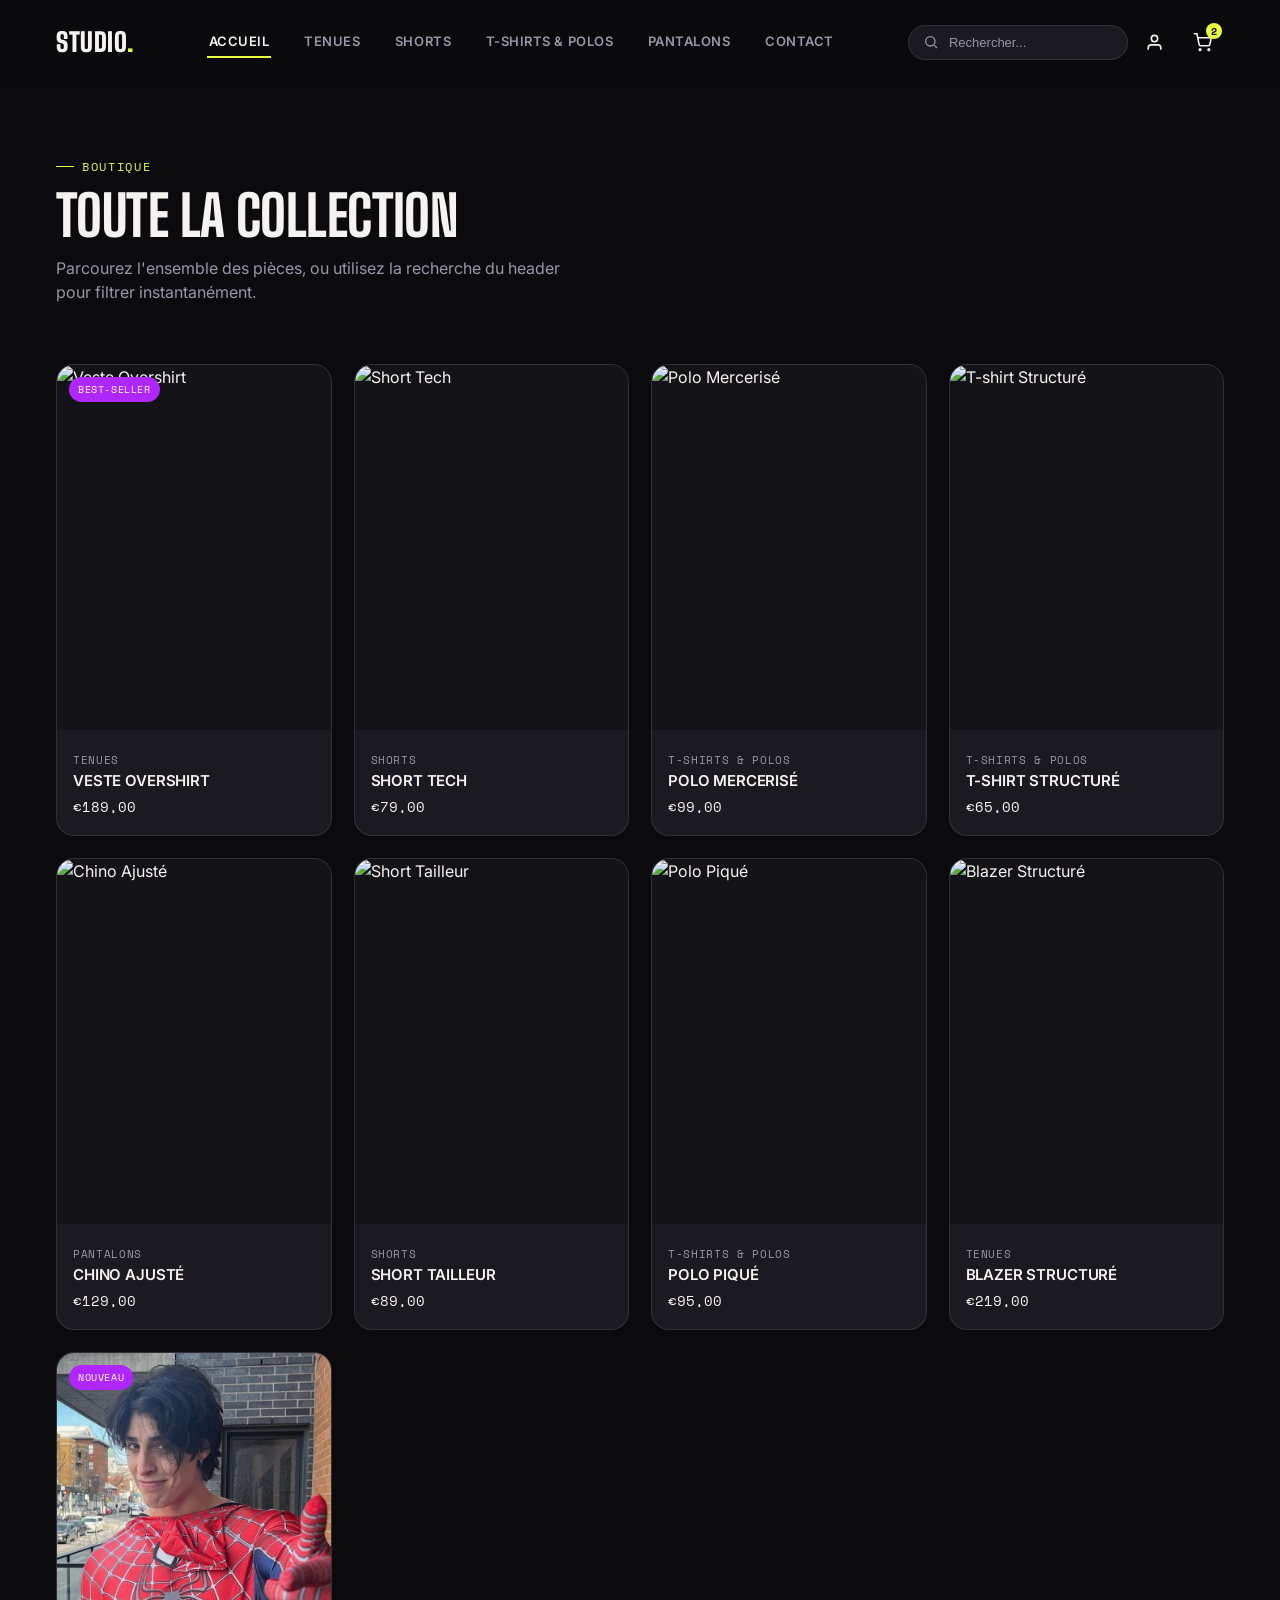
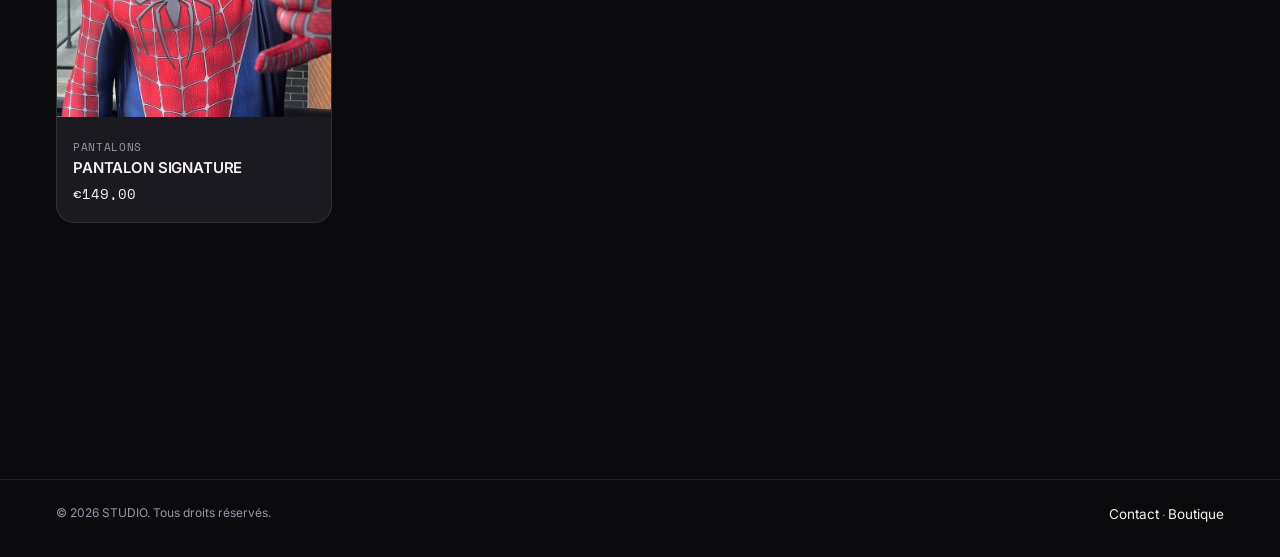
==== boutique.html @ b085f494 "Anime la descente du pantalon, corrige le script cassé, ajoute les pages Tenues/Shorts/T-shirts & Po" ====
<!doctype html>
<html lang="fr">
<head>
<meta charset="utf-8">
<meta name="viewport" content="width=device-width, initial-scale=1">
<title>Boutique — STUDIO</title>
<link rel="stylesheet" href="theme.css">
<script src="https://cdnjs.cloudflare.com/ajax/libs/gsap/3.12.5/gsap.min.js"></script>
<script src="https://cdnjs.cloudflare.com/ajax/libs/gsap/3.12.5/ScrollTrigger.min.js"></script>
</head>
<body>

<!-- ============ HEADER ============ -->
<header class="site-header" data-header>
  <div class="container site-header__inner">
    <a href="index.html" class="site-header__logo">STUDIO<span>.</span></a>
    <nav class="site-nav">
      <a href="index.html" aria-current="page">Accueil</a>
      <a href="tenues.html">Tenues</a>
      <a href="shorts.html">Shorts</a>
      <a href="tshirts-polos.html">T-shirts &amp; Polos</a>
      <a href="pantalons.html">Pantalons</a>
      <a href="contact.html">Contact</a>
    </nav>
    <div class="site-header__actions">
      <form class="header-search" action="boutique.html" method="get">
        <svg viewBox="0 0 24 24" fill="none" stroke="currentColor" stroke-width="2"><circle cx="11" cy="11" r="7"/><line x1="21" y1="21" x2="16.65" y2="16.65"/></svg>
        <input type="search" name="q" placeholder="Rechercher...">
      </form>
      <a href="compte.html" class="header-icon-btn"><svg viewBox="0 0 24 24" fill="none" stroke="currentColor" stroke-width="2"><path d="M20 21v-2a4 4 0 0 0-4-4H8a4 4 0 0 0-4 4v2"/><circle cx="12" cy="7" r="4"/></svg></a>
      <a href="panier.html" class="header-icon-btn">
        <svg viewBox="0 0 24 24" fill="none" stroke="currentColor" stroke-width="2"><circle cx="9" cy="21" r="1"/><circle cx="20" cy="21" r="1"/><path d="M1 1h4l2.68 13.39a2 2 0 0 0 2 1.61h9.72a2 2 0 0 0 2-1.61L23 6H6"/></svg>
        <span class="cart-count">2</span>
      </a>
    </div>
  </div>
</header>

<main>
  <section class="product-section" style="padding-top: 64px;">
    <div class="container">
      <div class="product-section__head">
        <div>
          <span class="eyebrow">Boutique</span>
          <h1 class="product-section__title" style="margin-top:14px;">Toute la collection</h1>
          <p style="color:var(--color-text-muted); max-width:520px; margin-top:14px;">Parcourez l'ensemble des pièces, ou utilisez la recherche du header pour filtrer instantanément.</p>
        </div>
      </div>
      <div class="product-grid" id="boutique-grid">
        <a href="tenues.html" class="product-card" data-search="veste overshirt tenues">
          <div class="product-card__media"><span class="product-card__badge">Best-seller</span><img src="https://placehold.co/700x900/1B1A21/9A96A8?text=Veste+Overshirt" alt="Veste Overshirt"><span class="product-card__quickadd"><svg viewBox="0 0 24 24" width="16" height="16" fill="none" stroke="currentColor" stroke-width="2.4"><line x1="12" y1="5" x2="12" y2="19"/><line x1="5" y1="12" x2="19" y2="12"/></svg></span></div>
          <div class="product-card__body"><span class="product-card__cat">Tenues</span><h3 class="product-card__name">Veste Overshirt</h3><div class="product-card__price"><span>€189,00</span></div></div>
        </a>
        <a href="shorts.html" class="product-card" data-search="short tech shorts">
          <div class="product-card__media"><img src="https://placehold.co/700x900/1B1A21/9A96A8?text=Short+Tech" alt="Short Tech"><span class="product-card__quickadd"><svg viewBox="0 0 24 24" width="16" height="16" fill="none" stroke="currentColor" stroke-width="2.4"><line x1="12" y1="5" x2="12" y2="19"/><line x1="5" y1="12" x2="19" y2="12"/></svg></span></div>
          <div class="product-card__body"><span class="product-card__cat">Shorts</span><h3 class="product-card__name">Short Tech</h3><div class="product-card__price"><span>€79,00</span></div></div>
        </a>
        <a href="tshirts-polos.html" class="product-card" data-search="polo mercerisé t-shirts & polos">
          <div class="product-card__media"><img src="https://placehold.co/700x900/1B1A21/9A96A8?text=Polo+Mercerisé" alt="Polo Mercerisé"><span class="product-card__quickadd"><svg viewBox="0 0 24 24" width="16" height="16" fill="none" stroke="currentColor" stroke-width="2.4"><line x1="12" y1="5" x2="12" y2="19"/><line x1="5" y1="12" x2="19" y2="12"/></svg></span></div>
          <div class="product-card__body"><span class="product-card__cat">T-shirts & Polos</span><h3 class="product-card__name">Polo Mercerisé</h3><div class="product-card__price"><span>€99,00</span></div></div>
        </a>
        <a href="tshirts-polos.html" class="product-card" data-search="t-shirt structuré t-shirts & polos">
          <div class="product-card__media"><img src="https://placehold.co/700x900/1B1A21/9A96A8?text=T-shirt+Structuré" alt="T-shirt Structuré"><span class="product-card__quickadd"><svg viewBox="0 0 24 24" width="16" height="16" fill="none" stroke="currentColor" stroke-width="2.4"><line x1="12" y1="5" x2="12" y2="19"/><line x1="5" y1="12" x2="19" y2="12"/></svg></span></div>
          <div class="product-card__body"><span class="product-card__cat">T-shirts & Polos</span><h3 class="product-card__name">T-shirt Structuré</h3><div class="product-card__price"><span>€65,00</span></div></div>
        </a>
        <a href="pantalons.html" class="product-card" data-search="chino ajusté pantalons">
          <div class="product-card__media"><img src="https://placehold.co/700x900/1B1A21/9A96A8?text=Chino+Ajusté" alt="Chino Ajusté"><span class="product-card__quickadd"><svg viewBox="0 0 24 24" width="16" height="16" fill="none" stroke="currentColor" stroke-width="2.4"><line x1="12" y1="5" x2="12" y2="19"/><line x1="5" y1="12" x2="19" y2="12"/></svg></span></div>
          <div class="product-card__body"><span class="product-card__cat">Pantalons</span><h3 class="product-card__name">Chino Ajusté</h3><div class="product-card__price"><span>€129,00</span></div></div>
        </a>
        <a href="shorts.html" class="product-card" data-search="short tailleur shorts">
          <div class="product-card__media"><img src="https://placehold.co/700x900/1B1A21/9A96A8?text=Short+Tailleur" alt="Short Tailleur"><span class="product-card__quickadd"><svg viewBox="0 0 24 24" width="16" height="16" fill="none" stroke="currentColor" stroke-width="2.4"><line x1="12" y1="5" x2="12" y2="19"/><line x1="5" y1="12" x2="19" y2="12"/></svg></span></div>
          <div class="product-card__body"><span class="product-card__cat">Shorts</span><h3 class="product-card__name">Short Tailleur</h3><div class="product-card__price"><span>€89,00</span></div></div>
        </a>
        <a href="tshirts-polos.html" class="product-card" data-search="polo piqué t-shirts & polos">
          <div class="product-card__media"><img src="https://placehold.co/700x900/1B1A21/9A96A8?text=Polo+Piqué" alt="Polo Piqué"><span class="product-card__quickadd"><svg viewBox="0 0 24 24" width="16" height="16" fill="none" stroke="currentColor" stroke-width="2.4"><line x1="12" y1="5" x2="12" y2="19"/><line x1="5" y1="12" x2="19" y2="12"/></svg></span></div>
          <div class="product-card__body"><span class="product-card__cat">T-shirts & Polos</span><h3 class="product-card__name">Polo Piqué</h3><div class="product-card__price"><span>€95,00</span></div></div>
        </a>
        <a href="tenues.html" class="product-card" data-search="blazer structuré tenues">
          <div class="product-card__media"><img src="https://placehold.co/700x900/1B1A21/9A96A8?text=Blazer+Structuré" alt="Blazer Structuré"><span class="product-card__quickadd"><svg viewBox="0 0 24 24" width="16" height="16" fill="none" stroke="currentColor" stroke-width="2.4"><line x1="12" y1="5" x2="12" y2="19"/><line x1="5" y1="12" x2="19" y2="12"/></svg></span></div>
          <div class="product-card__body"><span class="product-card__cat">Tenues</span><h3 class="product-card__name">Blazer Structuré</h3><div class="product-card__price"><span>€219,00</span></div></div>
        </a>
        <a href="pantalons.html" class="product-card" data-search="pantalon signature pantalons">
          <div class="product-card__media"><span class="product-card__badge">Nouveau</span><img src="Tennue1.Png" alt="Pantalon Signature"><span class="product-card__quickadd"><svg viewBox="0 0 24 24" width="16" height="16" fill="none" stroke="currentColor" stroke-width="2.4"><line x1="12" y1="5" x2="12" y2="19"/><line x1="5" y1="12" x2="19" y2="12"/></svg></span></div>
          <div class="product-card__body"><span class="product-card__cat">Pantalons</span><h3 class="product-card__name">Pantalon Signature</h3><div class="product-card__price"><span>€149,00</span></div></div>
        </a>
        <p id="boutique-empty" style="display:none; color:var(--color-text-muted);">Aucun résultat pour cette recherche.</p>
      </div>
    </div>
  </section>
</main>

<script>
  // Filtre client-side simple sur la grille boutique, lit ?q= dans l'URL
  (function(){
    var params = new URLSearchParams(window.location.search);
    var q = (params.get('q') || '').trim().toLowerCase();
    if (!q) return;
    var cards = document.querySelectorAll('#boutique-grid .product-card');
    var visibleCount = 0;
    cards.forEach(function(card){
      var haystack = (card.getAttribute('data-search') || card.textContent || '').toLowerCase();
      var match = haystack.indexOf(q) !== -1;
      card.style.display = match ? '' : 'none';
      if (match) visibleCount++;
    });
    var empty = document.getElementById('boutique-empty');
    if (empty) empty.style.display = visibleCount === 0 ? 'block' : 'none';
  })();
</script>

<footer class="site-footer">
  <div class="container site-footer__bottom">
    <span>&copy; 2026 STUDIO. Tous droits réservés.</span>
    <span><a href="contact.html">Contact</a> · <a href="boutique.html">Boutique</a></span>
  </div>
</footer>

<script src="scrollytelling.js" defer></script>
</body>
</html>
---- theme.css ----
/* ==========================================================================
   THEME.CSS — Boutique haut de gamme
   Palette : noir profond + violet électrique + jaune acide
   Typo     : Big Shoulders Display (titres) / Inter (texte) / Space Mono (tags)
   ========================================================================== */

@import url('https://fonts.googleapis.com/css2?family=Big+Shoulders+Display:wght@600;700;800;900&family=Inter:wght@400;500;600;700&family=Space+Mono:wght@400;700&display=swap');

/* ---------- 1. Design tokens ------------------------------------------- */
:root{
  /* Couleurs de fond */
  --color-bg:           #0B0B0E;   /* noir profond, base */
  --color-bg-soft:      #141318;   /* sections alternées */
  --color-surface:      #1B1A21;   /* cartes produit */
  --color-surface-2:    #232129;   /* survol carte */

  /* Couleurs de texte */
  --color-text:         #F5F3EF;
  --color-text-muted:   #9A96A8;

  /* Accents vibrants (à ajuster librement) */
  --color-accent:       #B026FF;   /* violet électrique */
  --color-accent-2:     #E8FF3D;   /* jaune acide / néon */
  --color-accent-rgb:   176, 38, 255;

  /* Traits / bordures */
  --color-line:         rgba(245, 243, 239, 0.10);
  --color-line-strong:  rgba(245, 243, 239, 0.22);

  /* Typo */
  --font-display: 'Big Shoulders Display', 'Arial Narrow', sans-serif;
  --font-body:    'Inter', -apple-system, BlinkMacSystemFont, sans-serif;
  --font-mono:    'Space Mono', ui-monospace, monospace;

  /* Rythme */
  --container-max: 1360px;
  --gap-section:   clamp(64px, 10vw, 140px);
  --radius-card:   18px;
  --radius-pill:   999px;

  /* Transitions */
  --ease-premium: cubic-bezier(.16,.84,.24,1);
}

/* ---------- 2. Reset & base --------------------------------------------- */
*, *::before, *::after{ box-sizing: border-box; }
html{ scroll-behavior: smooth; }
@media (prefers-reduced-motion: reduce){
  html{ scroll-behavior: auto; }
  *, *::before, *::after{ animation-duration: 0.001ms !important; transition-duration: 0.001ms !important; }
}

body{
  margin: 0;
  background: var(--color-bg);
  color: var(--color-text);
  font-family: var(--font-body);
  font-size: 16px;
  line-height: 1.5;
  -webkit-font-smoothing: antialiased;
}

img{ max-width: 100%; display: block; }
a{ color: inherit; text-decoration: none; }
button{ font-family: inherit; cursor: pointer; }

.container{
  max-width: var(--container-max);
  margin-inline: auto;
  padding-inline: clamp(20px, 5vw, 56px);
}

.eyebrow{
  font-family: var(--font-mono);
  font-size: 12px;
  letter-spacing: 0.14em;
  text-transform: uppercase;
  color: var(--color-accent-2);
  display: inline-flex;
  align-items: center;
  gap: 8px;
}
.eyebrow::before{
  content: "";
  width: 18px;
  height: 1px;
  background: var(--color-accent-2);
}

h1, h2, h3, .font-display{
  font-family: var(--font-display);
  font-weight: 800;
  text-transform: uppercase;
  letter-spacing: -0.01em;
  line-height: 0.94;
  margin: 0;
}

/* Bouton signature : coin coupé façon étiquette de vêtement */
.btn{
  --btn-bg: var(--color-accent-2);
  --btn-fg: #0B0B0E;
  display: inline-flex;
  align-items: center;
  gap: 10px;
  padding: 15px 28px;
  background: var(--btn-bg);
  color: var(--btn-fg);
  font-family: var(--font-mono);
  font-size: 13px;
  font-weight: 700;
  letter-spacing: 0.06em;
  text-transform: uppercase;
  border: none;
  clip-path: polygon(0 0, calc(100% - 14px) 0, 100% 100%, 14px 100%);
  transition: transform .35s var(--ease-premium), background .35s;
}
.btn:hover{ transform: translateY(-2px); }
.btn--ghost{
  --btn-bg: transparent;
  --btn-fg: var(--color-text);
  border: 1px solid var(--color-line-strong);
  clip-path: none;
  border-radius: var(--radius-pill);
}
.btn--ghost:hover{ border-color: var(--color-accent-2); color: var(--color-accent-2); }

/* ==========================================================================
   3. HEADER
   ========================================================================== */
.site-header{
  position: sticky;
  top: 0;
  z-index: 100;
  width: 100%;
  background: rgba(11, 11, 14, 0.55);
  backdrop-filter: blur(14px) saturate(140%);
  border-bottom: 1px solid transparent;
  transition: border-color .3s ease, background .3s ease;
}
.site-header.is-scrolled{
  background: rgba(11, 11, 14, 0.92);
  border-bottom-color: var(--color-line);
}

.site-header__inner{
  display: flex;
  align-items: center;
  justify-content: space-between;
  gap: 24px;
  height: 84px;
}

.site-header__logo{
  font-family: var(--font-display);
  font-size: 26px;
  font-weight: 900;
  text-transform: uppercase;
  letter-spacing: 0.02em;
  white-space: nowrap;
}
.site-header__logo span{ color: var(--color-accent-2); }

.site-nav{
  display: flex;
  align-items: center;
  gap: clamp(18px, 2.4vw, 38px);
}
.site-nav a{
  position: relative;
  font-size: 13px;
  font-weight: 600;
  letter-spacing: 0.04em;
  text-transform: uppercase;
  color: var(--color-text-muted);
  padding: 6px 2px;
  transition: color .25s;
}
.site-nav a::after{
  content: "";
  position: absolute;
  left: 0; bottom: 0;
  height: 2px;
  width: 0%;
  background: var(--color-accent-2);
  transition: width .3s var(--ease-premium);
}
.site-nav a:hover,
.site-nav a[aria-current="page"]{ color: var(--color-text); }
.site-nav a:hover::after,
.site-nav a[aria-current="page"]::after{ width: 100%; }

.site-header__actions{
  display: flex;
  align-items: center;
  gap: 6px;
}
.header-icon-btn{
  position: relative;
  width: 42px;
  height: 42px;
  display: grid;
  place-items: center;
  border-radius: 50%;
  color: var(--color-text);
  background: transparent;
  transition: background .25s;
}
.header-icon-btn:hover{ background: var(--color-surface); }
.header-icon-btn svg{ width: 19px; height: 19px; }
.header-icon-btn .cart-count{
  position: absolute;
  top: 2px; right: 2px;
  min-width: 16px;
  height: 16px;
  padding: 0 3px;
  border-radius: 50%;
  background: var(--color-accent-2);
  color: #0B0B0E;
  font-family: var(--font-mono);
  font-size: 10px;
  font-weight: 700;
  display: grid;
  place-items: center;
}

.header-search{
  display: flex;
  align-items: center;
  gap: 8px;
  background: var(--color-surface);
  border: 1px solid var(--color-line);
  border-radius: var(--radius-pill);
  padding: 8px 14px;
  width: 220px;
  transition: border-color .25s, width .25s;
}
.header-search:focus-within{ border-color: var(--color-accent); width: 260px; }
.header-search input{
  background: none;
  border: none;
  outline: none;
  color: var(--color-text);
  font-size: 13px;
  width: 100%;
}
.header-search input::placeholder{ color: var(--color-text-muted); }
.header-search svg{ width: 16px; height: 16px; flex-shrink: 0; color: var(--color-text-muted); }

.header-burger{ display: none; }

@media (max-width: 900px){
  .site-nav{ display: none; }
  .header-search{ display: none; }
  .header-burger{
    display: grid;
    place-items: center;
    width: 42px; height: 42px;
  }
}

/* ==========================================================================
   4. HERO + SCROLLYTELLING
   ========================================================================== */
.scrolly-track{
  position: relative;
  /* Hauteur = distance de scroll pendant laquelle le pantalon voyage.
     Augmenter/diminuer cette valeur ralentit ou accélère la trajectoire. */
  min-height: 260vh;
}

.hero{
  position: relative;
  height: 100vh;
  min-height: 640px;
  display: flex;
  align-items: center;
  overflow: hidden;
  border-bottom: 1px solid var(--color-line);
}

.hero::before{
  /* Halo d'accent en fond, ambiance "spotlight" */
  content: "";
  position: absolute;
  top: -20%; right: -10%;
  width: 60vw; height: 60vw;
  background: radial-gradient(circle, rgba(var(--color-accent-rgb), .35), transparent 70%);
  filter: blur(40px);
  pointer-events: none;
}

.hero__grid{
  position: relative;
  z-index: 2;
  width: 100%;
  display: grid;
  grid-template-columns: 1.1fr 1fr;
  align-items: center;
  gap: 40px;
}

.hero__content{ max-width: 560px; }
.hero__title{
  font-size: clamp(48px, 7vw, 96px);
  margin-top: 18px;
}
.hero__title em{
  font-style: normal;
  color: var(--color-accent-2);
  -webkit-text-stroke: 0;
}
.hero__desc{
  margin-top: 24px;
  max-width: 420px;
  color: var(--color-text-muted);
  font-size: 16px;
}
.hero__cta{ margin-top: 36px; display: flex; gap: 14px; flex-wrap: wrap; }

/* Conteneur qui réserve l'espace de l'image dans le hero,
   même quand l'image passe en position: fixed via JS */
.hero-pantalon-wrap{
  position: relative;
  justify-self: end;
  width: min(420px, 90%);
  aspect-ratio: 3 / 4;
}

/* L'IMAGE ANIMÉE — sélecteur ciblé par scrollytelling.js */
.hero-pantalon{
  position: absolute;
  inset: 0;
  width: 100%;
  height: 100%;
  border-radius: 20px;
  overflow: hidden;
  box-shadow: 0 40px 80px -20px rgba(0,0,0,.6);
  will-change: transform, top, left, width, height;
}
.hero-pantalon img{
  width: 100%;
  height: 100%;
  object-fit: cover;
}
.hero-pantalon__tag{
  position: absolute;
  top: 16px; left: 16px;
  background: var(--color-accent-2);
  color: #0B0B0E;
  font-family: var(--font-mono);
  font-size: 11px;
  font-weight: 700;
  padding: 6px 10px;
  border-radius: var(--radius-pill);
  text-transform: uppercase;
  letter-spacing: .06em;
}

/* Section intermédiaire = "spacer" narratif entre le hero et la grille,
   c'est la distance de scroll pendant laquelle le pantalon voyage. */
.scrolly-story{
  position: relative;
  z-index: 1;
  min-height: 130vh;
  display: flex;
  align-items: center;
  background: var(--color-bg-soft);
}
.scrolly-story__inner{ max-width: 620px; }
.scrolly-story p{
  font-size: clamp(22px, 3vw, 34px);
  font-family: var(--font-display);
  text-transform: none;
  font-weight: 700;
  line-height: 1.25;
  color: var(--color-text-muted);
}
.scrolly-story strong{ color: var(--color-text); }
.scrolly-story mark{
  background: none;
  color: var(--color-accent-2);
}

@media (max-width: 900px){
  .hero__grid{ grid-template-columns: 1fr; text-align: left; }
  .hero-pantalon-wrap{ justify-self: start; width: min(340px, 70%); margin-top: 40px; }
  .scrolly-track{ min-height: auto; }
  .scrolly-story{ min-height: auto; padding-block: 80px; }
}

/* ==========================================================================
   5. GRILLE PRODUITS
   ========================================================================== */
.product-section{
  padding-block: var(--gap-section);
  background: var(--color-bg);
}
.product-section__head{
  display: flex;
  align-items: flex-end;
  justify-content: space-between;
  gap: 24px;
  margin-bottom: 44px;
  flex-wrap: wrap;
}
.product-section__title{ font-size: clamp(34px, 4.4vw, 56px); margin-top: 14px; }

.product-grid{
  display: grid;
  grid-template-columns: repeat(4, 1fr);
  gap: 22px;
}
@media (max-width: 1100px){ .product-grid{ grid-template-columns: repeat(3, 1fr); } }
@media (max-width: 760px){ .product-grid{ grid-template-columns: repeat(2, 1fr); gap: 14px; } }
@media (max-width: 460px){ .product-grid{ grid-template-columns: 1fr; } }

.product-card{
  position: relative;
  background: var(--color-surface);
  border: 1px solid var(--color-line);
  border-radius: var(--radius-card);
  overflow: hidden;
  transition: transform .4s var(--ease-premium), border-color .4s;
}
.product-card:hover{
  transform: translateY(-6px);
  border-color: var(--color-line-strong);
}

.product-card__media{
  position: relative;
  aspect-ratio: 3 / 4;
  background: var(--color-bg-soft);
  overflow: hidden;
}
.product-card__media img{
  width: 100%; height: 100%; object-fit: cover;
  transition: transform .6s var(--ease-premium);
}
.product-card:hover .product-card__media img{ transform: scale(1.06); }

.product-card__badge{
  position: absolute;
  top: 12px; left: 12px;
  font-family: var(--font-mono);
  font-size: 10px;
  letter-spacing: .06em;
  text-transform: uppercase;
  background: var(--color-accent);
  color: #fff;
  padding: 5px 9px;
  border-radius: var(--radius-pill);
  z-index: 3;
}

.product-card__quickadd{
  position: absolute;
  right: 12px; bottom: 12px;
  width: 40px; height: 40px;
  display: grid; place-items: center;
  background: var(--color-accent-2);
  color: #0B0B0E;
  border-radius: 50%;
  opacity: 0;
  transform: translateY(8px);
  transition: opacity .3s, transform .3s;
}
.product-card:hover .product-card__quickadd{ opacity: 1; transform: translateY(0); }

.product-card__body{ padding: 16px 16px 18px; }
.product-card__cat{
  font-family: var(--font-mono);
  font-size: 11px;
  color: var(--color-text-muted);
  text-transform: uppercase;
  letter-spacing: .06em;
}
.product-card__name{
  margin-top: 4px;
  font-family: var(--font-body);
  font-weight: 600;
  font-size: 15px;
}
.product-card__price{
  margin-top: 8px;
  display: flex;
  align-items: center;
  gap: 8px;
  font-family: var(--font-mono);
  font-size: 14px;
}
.product-card__price .price-compare{
  text-decoration: line-through;
  color: var(--color-text-muted);
  font-size: 12px;
}

/* CASE CIBLE DE L'ANIMATION — le pantalon vient s'encastrer ici */
.grid-target-case{
  outline: 2px dashed transparent; /* visible en debug si besoin */
}
.grid-target-case .product-card__media{
  /* Le placeholder statique reste invisible tant que l'image volante
     n'a pas terminé sa trajectoire (voir scrollytelling.js) */
}
.grid-target-case .product-card__media img{
  opacity: 0;
  transition: opacity .25s ease;
}
.grid-target-case.is-docked .product-card__media img{
  opacity: 1;
}

/* ==========================================================================
   6. RÉASSURANCE
   ========================================================================== */
.reassurance{
  border-top: 1px solid var(--color-line);
  border-bottom: 1px solid var(--color-line);
  background: var(--color-bg-soft);
}
.reassurance__grid{
  display: grid;
  grid-template-columns: repeat(4, 1fr);
  gap: 24px;
  padding-block: 40px;
}
@media (max-width: 760px){ .reassurance__grid{ grid-template-columns: repeat(2, 1fr); } }

.reassurance__item{
  display: flex;
  align-items: center;
  gap: 14px;
}
.reassurance__item svg{
  width: 26px; height: 26px;
  color: var(--color-accent-2);
  flex-shrink: 0;
}
.reassurance__item h4{
  margin: 0 0 2px;
  font-family: var(--font-body);
  font-size: 14px;
  font-weight: 600;
  text-transform: none;
}
.reassurance__item p{
  margin: 0;
  font-size: 12.5px;
  color: var(--color-text-muted);
}

/* ==========================================================================
   7. FOOTER
   ========================================================================== */
.site-footer{
  background: var(--color-bg);
  padding-block: 72px 32px;
}
.site-footer__grid{
  display: grid;
  grid-template-columns: 1.4fr repeat(3, 1fr);
  gap: 40px;
}
@media (max-width: 760px){ .site-footer__grid{ grid-template-columns: 1fr 1fr; } }

.site-footer__brand{ font-family: var(--font-display); font-size: 24px; }
.site-footer__brand span{ color: var(--color-accent-2); }
.site-footer p.muted{ color: var(--color-text-muted); font-size: 13.5px; max-width: 320px; }

.site-footer h5{
  font-family: var(--font-mono);
  font-size: 11px;
  text-transform: uppercase;
  letter-spacing: .08em;
  color: var(--color-text-muted);
  margin: 0 0 14px;
}
.site-footer ul{ list-style: none; margin: 0; padding: 0; display: grid; gap: 10px; }
.site-footer a{ font-size: 13.5px; color: var(--color-text); }
.site-footer a:hover{ color: var(--color-accent-2); }

.site-footer__bottom{
  margin-top: 56px;
  padding-top: 24px;
  border-top: 1px solid var(--color-line);
  display: flex;
  justify-content: space-between;
  flex-wrap: wrap;
  gap: 12px;
  font-size: 12px;
  color: var(--color-text-muted);
}
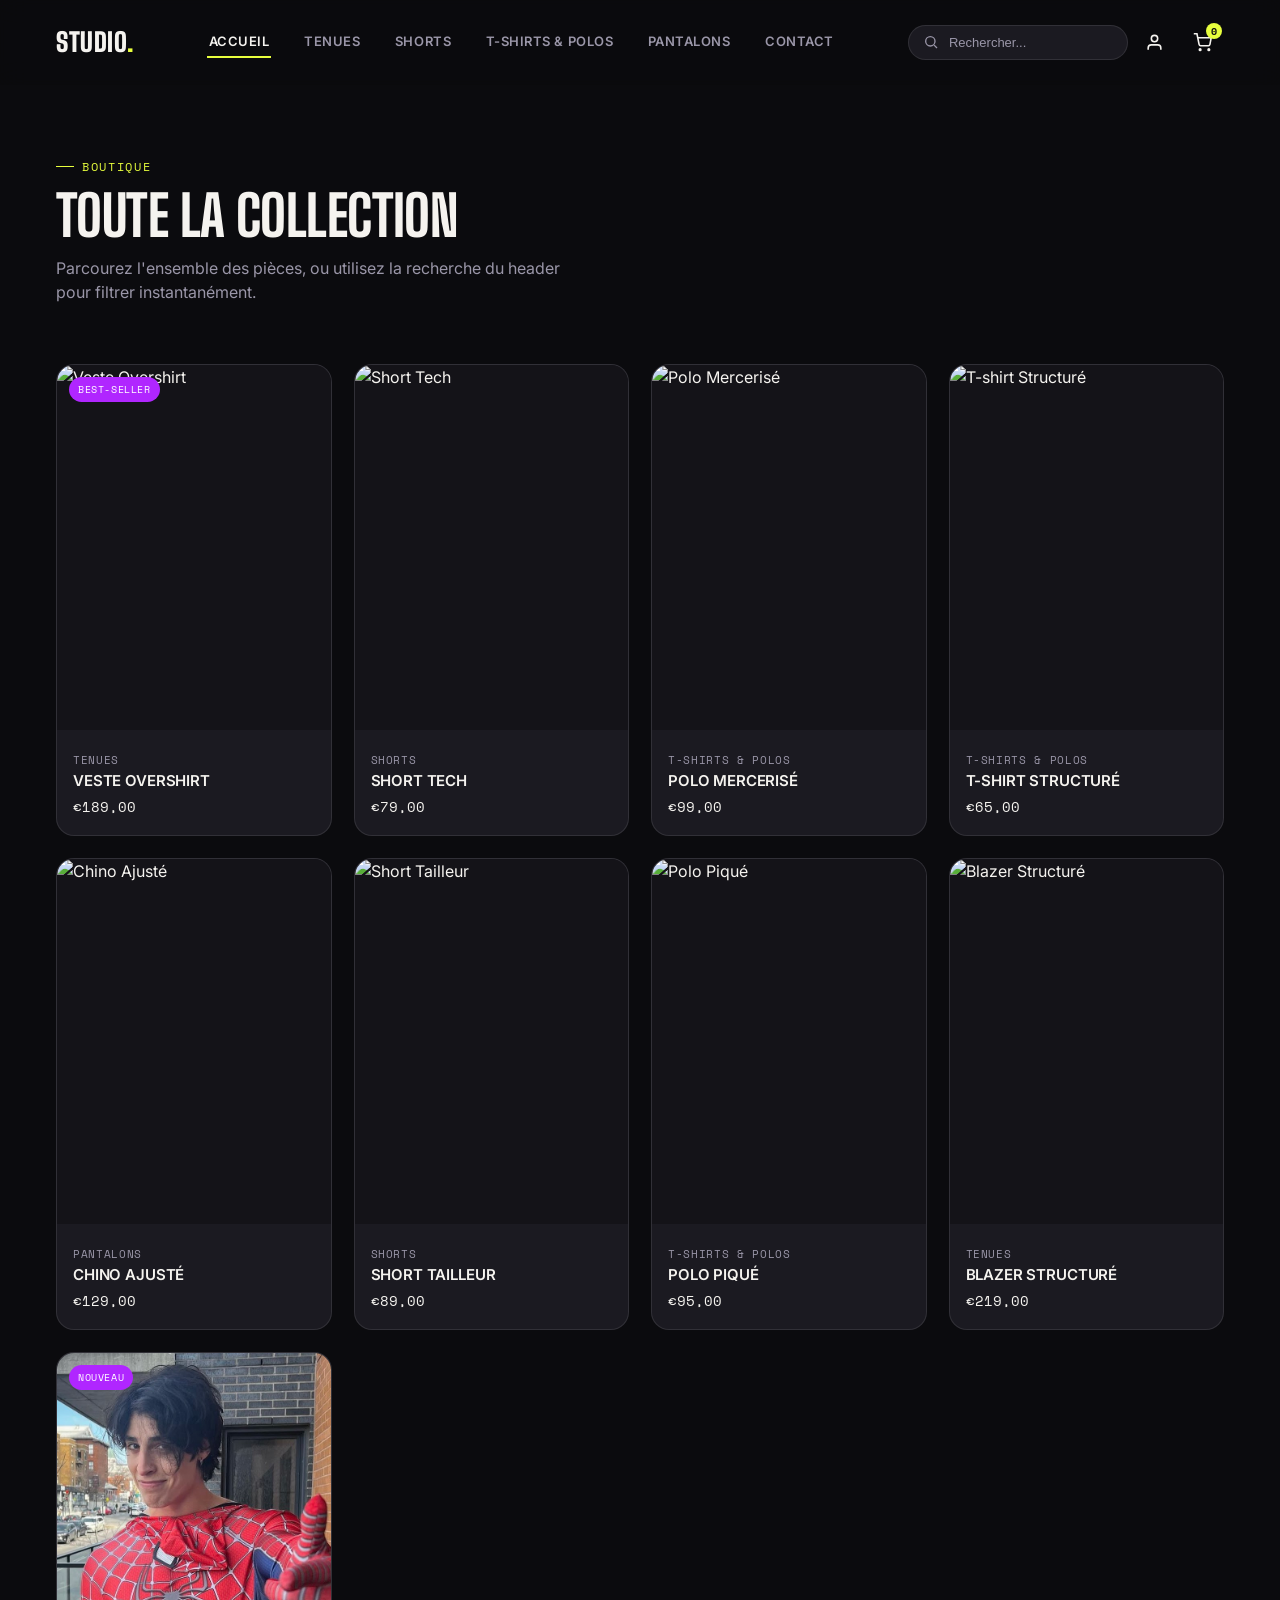
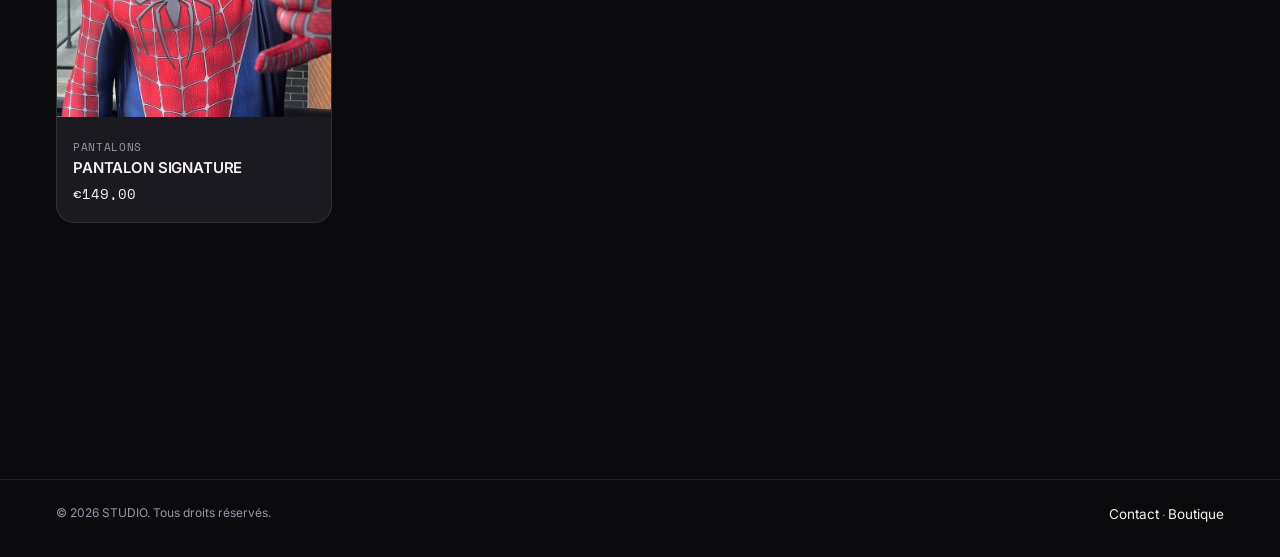
==== commit 5ec9da56: "Hero en panneau plein-hauteur avec dégradé, animation 100% pilotée par le scroll (rotation tumbling " ====
--- a/boutique.html
+++ b/boutique.html
@@ -30,7 +30,7 @@
       <a href="compte.html" class="header-icon-btn"><svg viewBox="0 0 24 24" fill="none" stroke="currentColor" stroke-width="2"><path d="M20 21v-2a4 4 0 0 0-4-4H8a4 4 0 0 0-4 4v2"/><circle cx="12" cy="7" r="4"/></svg></a>
       <a href="panier.html" class="header-icon-btn">
         <svg viewBox="0 0 24 24" fill="none" stroke="currentColor" stroke-width="2"><circle cx="9" cy="21" r="1"/><circle cx="20" cy="21" r="1"/><path d="M1 1h4l2.68 13.39a2 2 0 0 0 2 1.61h9.72a2 2 0 0 0 2-1.61L23 6H6"/></svg>
-        <span class="cart-count">2</span>
+        <span class="cart-count">0</span>
       </a>
     </div>
   </div>
--- a/theme.css
+++ b/theme.css
@@ -288,16 +288,13 @@
   background: radial-gradient(circle, rgba(var(--color-accent-rgb), .35), transparent 70%);
   filter: blur(40px);
   pointer-events: none;
+  z-index: 0;
 }
 
 .hero__grid{
   position: relative;
-  z-index: 2;
+  z-index: 3;
   width: 100%;
-  display: grid;
-  grid-template-columns: 1.1fr 1fr;
-  align-items: center;
-  gap: 40px;
 }
 
 .hero__content{ max-width: 560px; }
@@ -318,25 +315,53 @@
 }
 .hero__cta{ margin-top: 36px; display: flex; gap: 14px; flex-wrap: wrap; }
 
-/* Conteneur qui réserve l'espace de l'image dans le hero,
-   même quand l'image passe en position: fixed via JS */
+/* Conteneur plein-hauteur du panneau image, collé au bord droit du hero.
+   C'est lui qui définit la zone que .hero-pantalon occupe au repos. */
 .hero-pantalon-wrap{
-  position: relative;
-  justify-self: end;
-  width: min(420px, 90%);
-  aspect-ratio: 3 / 4;
-}
-
-/* L'IMAGE ANIMÉE — sélecteur ciblé par scrollytelling.js */
+  position: absolute;
+  top: 0; right: 0; bottom: 0;
+  width: min(58%, 920px);
+  z-index: 1;
+  overflow: hidden;
+}
+
+/* Dégradé qui fond l'image dans le fond sombre côté gauche du panneau,
+   pour un rendu "éditorial" plutôt qu'une carte flottante qui coupe l'oeil. */
+.hero-pantalon-wrap::before{
+  content: "";
+  position: absolute;
+  inset: 0;
+  z-index: 2;
+  background: linear-gradient(
+    90deg,
+    var(--color-bg) 0%,
+    rgba(11, 11, 14, 0.88) 14%,
+    rgba(11, 11, 14, 0.45) 30%,
+    rgba(11, 11, 14, 0) 55%
+  );
+  opacity: var(--fade-opacity, 1);
+  pointer-events: none;
+}
+/* Léger voile en bas pour garder les infos (badge, etc.) lisibles */
+.hero-pantalon-wrap::after{
+  content: "";
+  position: absolute;
+  inset: 0;
+  z-index: 2;
+  background: linear-gradient(180deg, rgba(11,11,14,0) 70%, rgba(11,11,14,.5) 100%);
+  opacity: var(--fade-opacity, 1);
+  pointer-events: none;
+}
+
+/* L'IMAGE ANIMÉE — sélecteur ciblé par scrollytelling.js.
+   Au repos elle remplit tout .hero-pantalon-wrap (plein-hauteur, bord à bord). */
 .hero-pantalon{
   position: absolute;
   inset: 0;
   width: 100%;
   height: 100%;
-  border-radius: 20px;
   overflow: hidden;
-  box-shadow: 0 40px 80px -20px rgba(0,0,0,.6);
-  will-change: transform, top, left, width, height;
+  will-change: transform, top, left, width, height, rotate;
 }
 .hero-pantalon img{
   width: 100%;
@@ -345,7 +370,8 @@
 }
 .hero-pantalon__tag{
   position: absolute;
-  top: 16px; left: 16px;
+  top: 24px; left: 24px;
+  z-index: 3;
   background: var(--color-accent-2);
   color: #0B0B0E;
   font-family: var(--font-mono);
@@ -383,8 +409,16 @@
 }
 
 @media (max-width: 900px){
-  .hero__grid{ grid-template-columns: 1fr; text-align: left; }
-  .hero-pantalon-wrap{ justify-self: start; width: min(340px, 70%); margin-top: 40px; }
+  .hero{ height: auto; min-height: auto; padding-block: 120px 60px; }
+  .hero-pantalon-wrap{
+    position: relative;
+    top: auto; right: auto; bottom: auto;
+    width: 100%;
+    aspect-ratio: 4 / 5;
+    margin-top: 40px;
+    border-radius: 18px;
+  }
+  .hero-pantalon-wrap::before{ background: linear-gradient(180deg, rgba(11,11,14,.35) 0%, rgba(11,11,14,0) 30%); }
   .scrolly-track{ min-height: auto; }
   .scrolly-story{ min-height: auto; padding-block: 80px; }
 }
@@ -552,7 +586,70 @@
 }
 
 /* ==========================================================================
-   7. FOOTER
+   8. ÉQUIPE / COORDONNÉES
+   ========================================================================== */
+.team-section{ margin-top: 64px; }
+.team-grid{
+  display: grid;
+  grid-template-columns: repeat(2, 1fr);
+  gap: 22px;
+  margin-top: 28px;
+}
+@media (max-width: 560px){ .team-grid{ grid-template-columns: 1fr; } }
+
+.team-card{
+  background: var(--color-surface);
+  border: 1px solid var(--color-line);
+  border-radius: var(--radius-card);
+  padding: 30px 22px;
+  text-align: center;
+  transition: border-color .3s, transform .3s var(--ease-premium);
+}
+.team-card:hover{ border-color: var(--color-line-strong); transform: translateY(-4px); }
+
+.team-card__avatar{
+  width: 96px;
+  height: 96px;
+  border-radius: 50%;
+  object-fit: cover;
+  margin: 0 auto 18px;
+  display: block;
+  border: 2px solid var(--color-accent-2);
+}
+
+.team-card__name{
+  font-family: var(--font-body);
+  font-weight: 600;
+  font-size: 17px;
+  text-transform: none;
+  margin: 0 0 4px;
+}
+.team-card__role{
+  font-family: var(--font-mono);
+  font-size: 11px;
+  text-transform: uppercase;
+  letter-spacing: .06em;
+  color: var(--color-text-muted);
+  margin: 0 0 16px;
+}
+.team-card__links{
+  display: grid;
+  gap: 8px;
+}
+.team-card__links a{
+  display: flex;
+  align-items: center;
+  justify-content: center;
+  gap: 8px;
+  font-family: var(--font-mono);
+  font-size: 12.5px;
+  color: var(--color-text-muted);
+  transition: color .25s;
+}
+.team-card__links a:hover{ color: var(--color-accent-2); }
+.team-card__links svg{ width: 14px; height: 14px; flex-shrink: 0; }
+/* ==========================================================================
+   9. FOOTER
    ========================================================================== */
 .site-footer{
   background: var(--color-bg);
